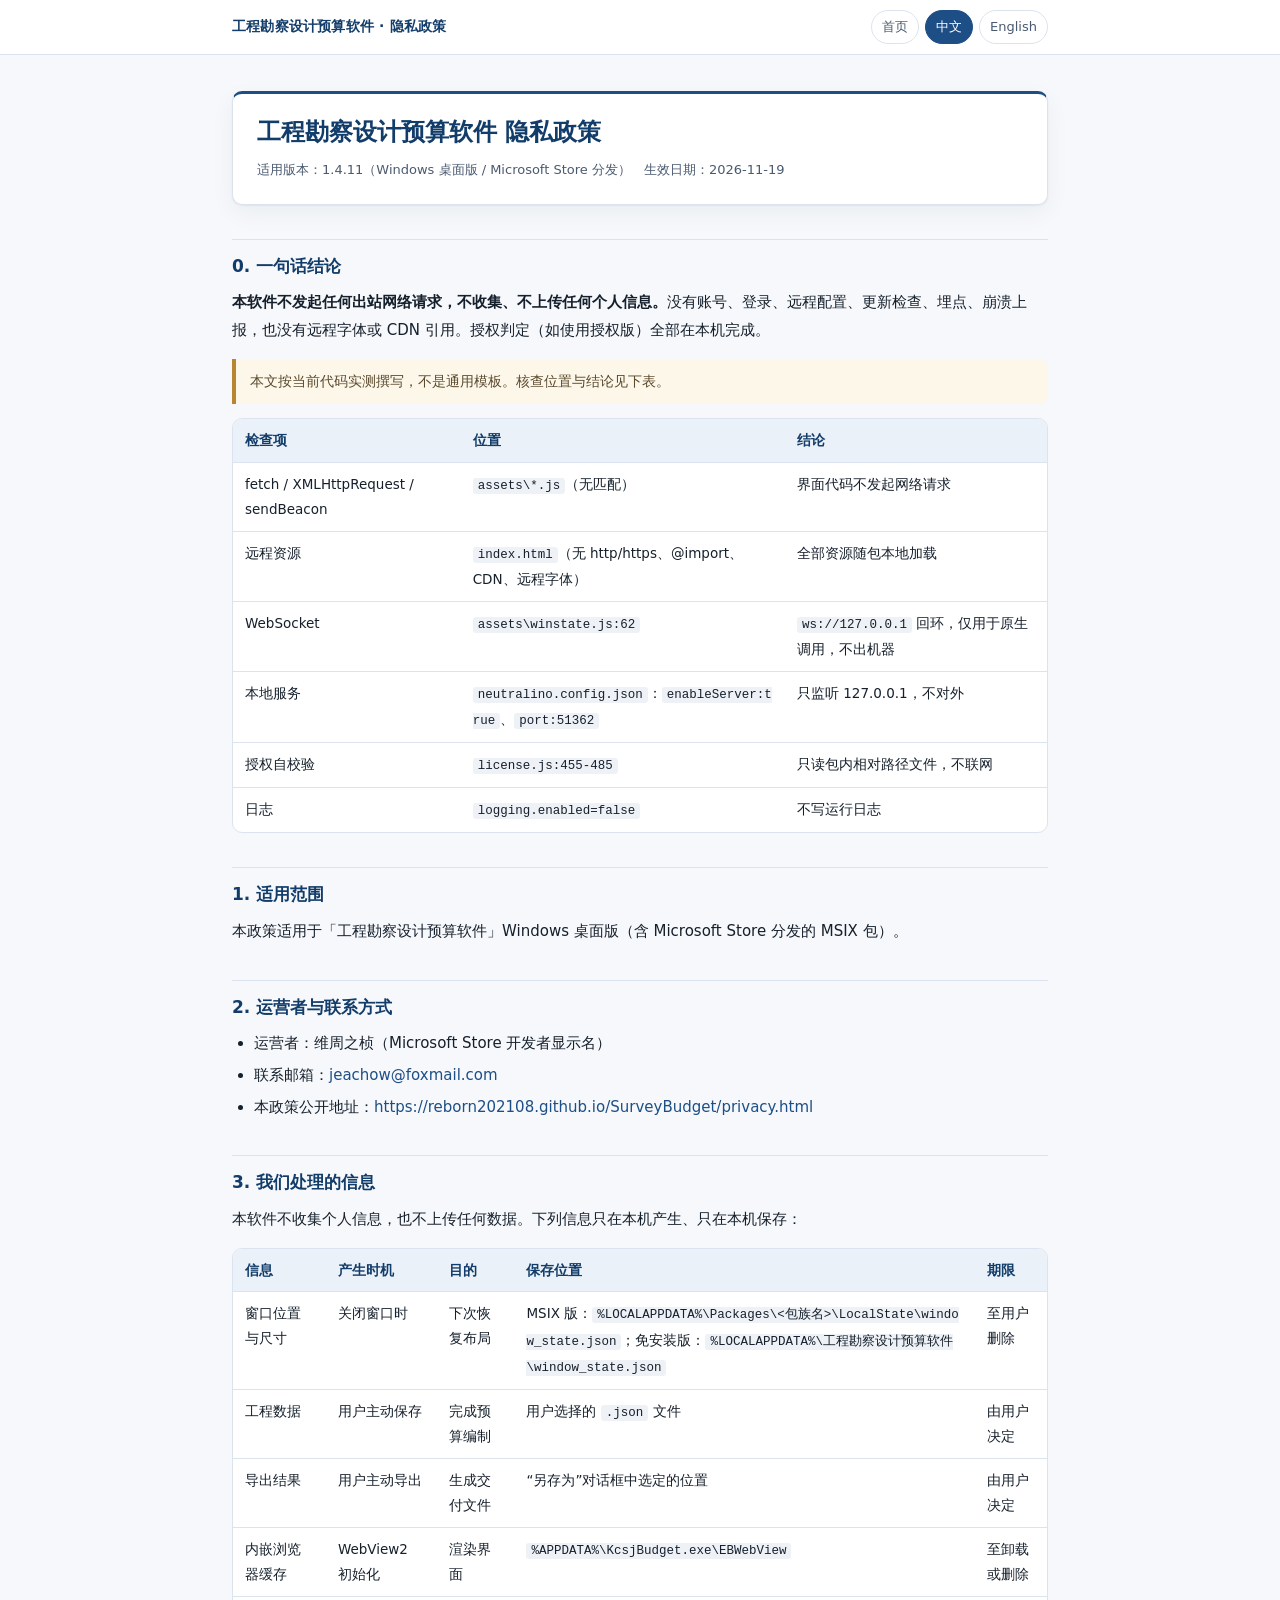
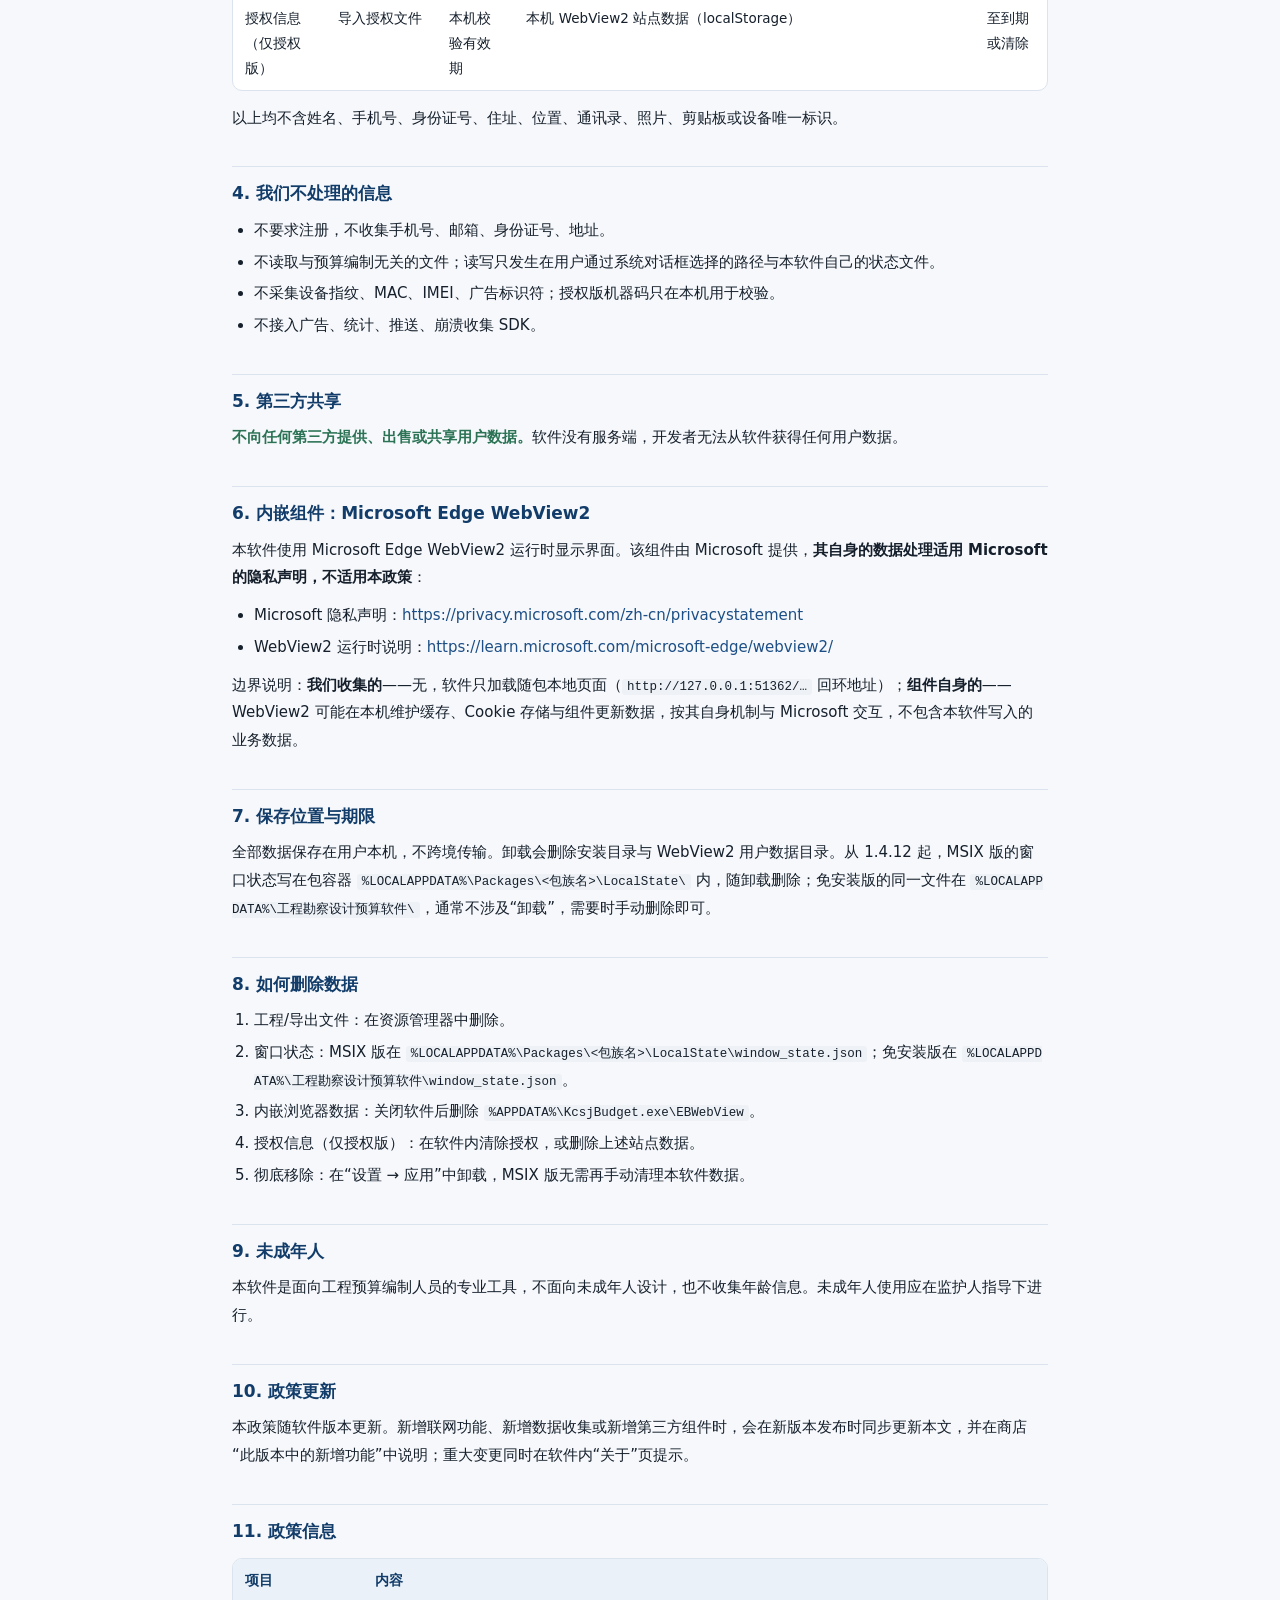
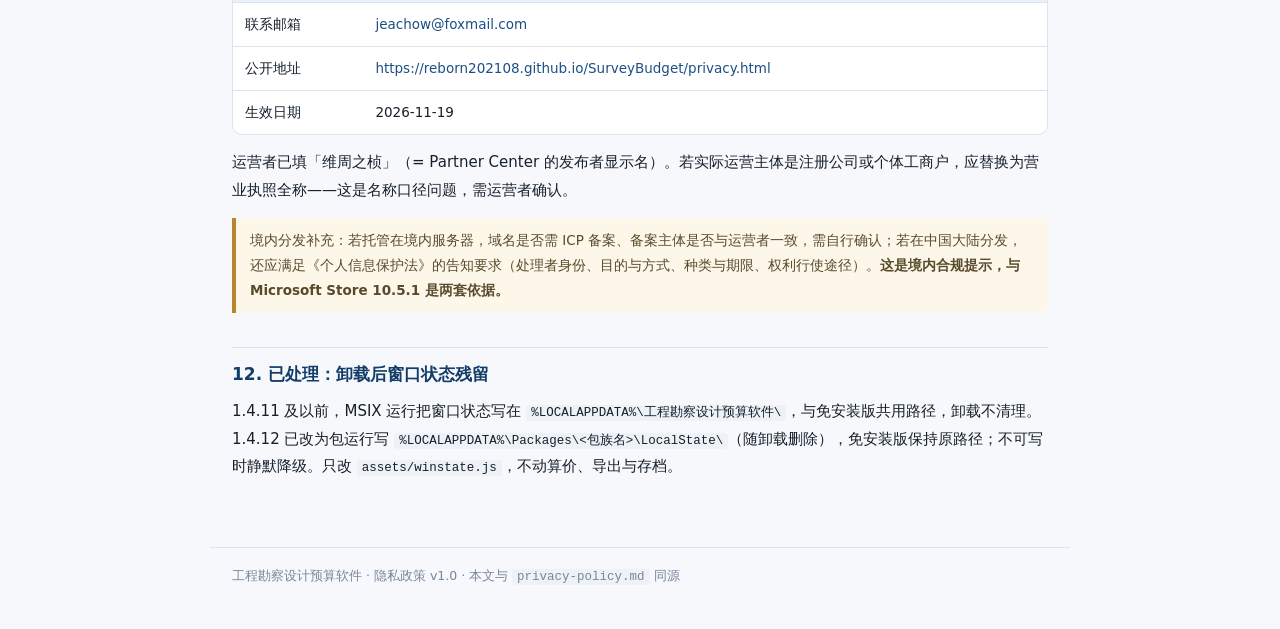
==== privacy.html @ 23f4b86b "Add privacy policy site for Microsoft Store submission" ====
<!doctype html>
<html lang="zh-CN">
<head>
<meta charset="utf-8">
<meta name="viewport" content="width=device-width,initial-scale=1">
<title>隐私政策 · 工程勘察设计预算软件</title>
<meta name="description" content="工程勘察设计预算软件隐私政策：不收集、不上传个人信息，全部数据处理在本机完成。">
<link rel="stylesheet" href="assets/style.css">
<link rel="alternate" hreflang="en" href="privacy.en.html">
</head>
<body>

<div class="topbar no-print">
  <div class="topbar-inner">
    <span class="brand">工程勘察设计预算软件 · 隐私政策</span>
    <nav class="nav" aria-label="站点导航">
      <a href="index.html">首页</a>
      <a href="privacy.html" aria-current="page">中文</a>
      <a href="privacy.en.html" hreflang="en">English</a>
    </nav>
  </div>
</div>

<main class="wrap">

  <header class="page-head">
    <h1>工程勘察设计预算软件 隐私政策</h1>
    <div class="meta">适用版本：1.4.11（Windows 桌面版 / Microsoft Store 分发）　生效日期：2026-11-19</div>
  </header>

  <h2 id="s0">0. 一句话结论</h2>
  <p><strong>本软件不发起任何出站网络请求，不收集、不上传任何个人信息。</strong>没有账号、登录、远程配置、更新检查、埋点、崩溃上报，也没有远程字体或 CDN 引用。授权判定（如使用授权版）全部在本机完成。</p>
  <div class="note">本文按当前代码实测撰写，不是通用模板。核查位置与结论见下表。</div>

  <div class="table-wrap">
    <table>
      <thead><tr><th>检查项</th><th>位置</th><th>结论</th></tr></thead>
      <tbody>
        <tr><td>fetch / XMLHttpRequest / sendBeacon</td><td><code>assets\*.js</code>（无匹配）</td><td>界面代码不发起网络请求</td></tr>
        <tr><td>远程资源</td><td><code>index.html</code>（无 http/https、@import、CDN、远程字体）</td><td>全部资源随包本地加载</td></tr>
        <tr><td>WebSocket</td><td><code>assets\winstate.js:62</code></td><td><code>ws://127.0.0.1</code> 回环，仅用于原生调用，不出机器</td></tr>
        <tr><td>本地服务</td><td><code>neutralino.config.json</code>：<code>enableServer:true</code>、<code>port:51362</code></td><td>只监听 127.0.0.1，不对外</td></tr>
        <tr><td>授权自校验</td><td><code>license.js:455-485</code></td><td>只读包内相对路径文件，不联网</td></tr>
        <tr><td>日志</td><td><code>logging.enabled=false</code></td><td>不写运行日志</td></tr>
      </tbody>
    </table>
  </div>

  <h2 id="s1">1. 适用范围</h2>
  <p>本政策适用于「工程勘察设计预算软件」Windows 桌面版（含 Microsoft Store 分发的 MSIX 包）。</p>

  <h2 id="s2">2. 运营者与联系方式</h2>
  <ul>
    <li>运营者：维周之桢（Microsoft Store 开发者显示名）</li>
    <li>联系邮箱：<a href="mailto:jeachow@foxmail.com">jeachow@foxmail.com</a></li>
    <li>本政策公开地址：<a href="https://reborn202108.github.io/SurveyBudget/privacy.html">https://reborn202108.github.io/SurveyBudget/privacy.html</a></li>
  </ul>

  <h2 id="s3">3. 我们处理的信息</h2>
  <p>本软件不收集个人信息，也不上传任何数据。下列信息只在本机产生、只在本机保存：</p>
  <div class="table-wrap">
    <table>
      <thead><tr><th>信息</th><th>产生时机</th><th>目的</th><th>保存位置</th><th>期限</th></tr></thead>
      <tbody>
        <tr><td>窗口位置与尺寸</td><td>关闭窗口时</td><td>下次恢复布局</td><td>MSIX 版：<code>%LOCALAPPDATA%\Packages\&lt;包族名&gt;\LocalState\window_state.json</code>；免安装版：<code>%LOCALAPPDATA%\工程勘察设计预算软件\window_state.json</code></td><td>至用户删除</td></tr>
        <tr><td>工程数据</td><td>用户主动保存</td><td>完成预算编制</td><td>用户选择的 <code>.json</code> 文件</td><td>由用户决定</td></tr>
        <tr><td>导出结果</td><td>用户主动导出</td><td>生成交付文件</td><td>“另存为”对话框中选定的位置</td><td>由用户决定</td></tr>
        <tr><td>内嵌浏览器缓存</td><td>WebView2 初始化</td><td>渲染界面</td><td><code>%APPDATA%\KcsjBudget.exe\EBWebView</code></td><td>至卸载或删除</td></tr>
        <tr><td>授权信息（仅授权版）</td><td>导入授权文件</td><td>本机校验有效期</td><td>本机 WebView2 站点数据（localStorage）</td><td>至到期或清除</td></tr>
      </tbody>
    </table>
  </div>
  <p>以上均不含姓名、手机号、身份证号、住址、位置、通讯录、照片、剪贴板或设备唯一标识。</p>

  <h2 id="s4">4. 我们不处理的信息</h2>
  <ul>
    <li>不要求注册，不收集手机号、邮箱、身份证号、地址。</li>
    <li>不读取与预算编制无关的文件；读写只发生在用户通过系统对话框选择的路径与本软件自己的状态文件。</li>
    <li>不采集设备指纹、MAC、IMEI、广告标识符；授权版机器码只在本机用于校验。</li>
    <li>不接入广告、统计、推送、崩溃收集 SDK。</li>
  </ul>

  <h2 id="s5">5. 第三方共享</h2>
  <p><span class="ok">不向任何第三方提供、出售或共享用户数据。</span>软件没有服务端，开发者无法从软件获得任何用户数据。</p>

  <h2 id="s6">6. 内嵌组件：Microsoft Edge WebView2</h2>
  <p>本软件使用 Microsoft Edge WebView2 运行时显示界面。该组件由 Microsoft 提供，<strong>其自身的数据处理适用 Microsoft 的隐私声明，不适用本政策</strong>：</p>
  <ul>
    <li>Microsoft 隐私声明：<a href="https://privacy.microsoft.com/zh-cn/privacystatement" rel="noopener">https://privacy.microsoft.com/zh-cn/privacystatement</a></li>
    <li>WebView2 运行时说明：<a href="https://learn.microsoft.com/microsoft-edge/webview2/" rel="noopener">https://learn.microsoft.com/microsoft-edge/webview2/</a></li>
  </ul>
  <p>边界说明：<strong>我们收集的</strong>——无，软件只加载随包本地页面（<code>http://127.0.0.1:51362/…</code> 回环地址）；<strong>组件自身的</strong>——WebView2 可能在本机维护缓存、Cookie 存储与组件更新数据，按其自身机制与 Microsoft 交互，不包含本软件写入的业务数据。</p>

  <h2 id="s7">7. 保存位置与期限</h2>
  <p>全部数据保存在用户本机，不跨境传输。卸载会删除安装目录与 WebView2 用户数据目录。从 1.4.12 起，MSIX 版的窗口状态写在包容器 <code>%LOCALAPPDATA%\Packages\&lt;包族名&gt;\LocalState\</code> 内，随卸载删除；免安装版的同一文件在 <code>%LOCALAPPDATA%\工程勘察设计预算软件\</code>，通常不涉及“卸载”，需要时手动删除即可。</p>

  <h2 id="s8">8. 如何删除数据</h2>
  <ol>
    <li>工程/导出文件：在资源管理器中删除。</li>
    <li>窗口状态：MSIX 版在 <code>%LOCALAPPDATA%\Packages\&lt;包族名&gt;\LocalState\window_state.json</code>；免安装版在 <code>%LOCALAPPDATA%\工程勘察设计预算软件\window_state.json</code>。</li>
    <li>内嵌浏览器数据：关闭软件后删除 <code>%APPDATA%\KcsjBudget.exe\EBWebView</code>。</li>
    <li>授权信息（仅授权版）：在软件内清除授权，或删除上述站点数据。</li>
    <li>彻底移除：在“设置 → 应用”中卸载，MSIX 版无需再手动清理本软件数据。</li>
  </ol>

  <h2 id="s9">9. 未成年人</h2>
  <p>本软件是面向工程预算编制人员的专业工具，不面向未成年人设计，也不收集年龄信息。未成年人使用应在监护人指导下进行。</p>

  <h2 id="s10">10. 政策更新</h2>
  <p>本政策随软件版本更新。新增联网功能、新增数据收集或新增第三方组件时，会在新版本发布时同步更新本文，并在商店“此版本中的新增功能”中说明；重大变更同时在软件内“关于”页提示。</p>

  <h2 id="s11">11. 政策信息</h2>
  <div class="table-wrap">
    <table>
      <thead><tr><th>项目</th><th>内容</th></tr></thead>
      <tbody>
        <tr><td>联系邮箱</td><td><a href="mailto:jeachow@foxmail.com">jeachow@foxmail.com</a></td></tr>
        <tr><td>公开地址</td><td><a href="https://reborn202108.github.io/SurveyBudget/privacy.html">https://reborn202108.github.io/SurveyBudget/privacy.html</a></td></tr>
        <tr><td>生效日期</td><td>2026-11-19</td></tr>
      </tbody>
    </table>
  </div>
  <p>运营者已填「维周之桢」（= Partner Center 的发布者显示名）。若实际运营主体是注册公司或个体工商户，应替换为营业执照全称——这是名称口径问题，需运营者确认。</p>
  <div class="note">
    境内分发补充：若托管在境内服务器，域名是否需 ICP 备案、备案主体是否与运营者一致，需自行确认；若在中国大陆分发，还应满足《个人信息保护法》的告知要求（处理者身份、目的与方式、种类与期限、权利行使途径）。<strong>这是境内合规提示，与 Microsoft Store 10.5.1 是两套依据。</strong>
  </div>

  <h2 id="s12">12. 已处理：卸载后窗口状态残留</h2>
  <p>1.4.11 及以前，MSIX 运行把窗口状态写在 <code>%LOCALAPPDATA%\工程勘察设计预算软件\</code>，与免安装版共用路径，卸载不清理。1.4.12 已改为包运行写 <code>%LOCALAPPDATA%\Packages\&lt;包族名&gt;\LocalState\</code>（随卸载删除），免安装版保持原路径；不可写时静默降级。只改 <code>assets/winstate.js</code>，不动算价、导出与存档。</p>

</main>

<footer class="site-footer">
  工程勘察设计预算软件 · 隐私政策 v1.0 · 本文与 <code>privacy-policy.md</code> 同源
</footer>

</body>
</html>
---- assets/style.css ----
/* 隐私政策站点公共样式：无外部字体、无 CDN、无脚本依赖 */

:root {
  --ink: #16202c;
  --ink-2: #4a5a70;
  --ink-3: #78879b;
  --line: #dbe3ee;
  --brand: #1d4f86;
  --brand-ink: #123c69;
  --bg: #f6f8fb;
  --card: #ffffff;
  --code-bg: #eef2f7;
  --warn-bg: #fdf7ea;
  --warn-line: #b8862f;
  --warn-ink: #5a4a2c;
  --ok: #2c7355;
  --radius: 10px;
  --shadow: 0 1px 2px rgba(16, 32, 56, .06), 0 8px 24px rgba(16, 32, 56, .05);
  --maxw: 860px;
}

* { box-sizing: border-box; }

html { -webkit-text-size-adjust: 100%; }

body {
  margin: 0;
  background: var(--bg);
  color: var(--ink);
  font: 15px/1.85 -apple-system, "Segoe UI", "Microsoft YaHei", "PingFang SC",
        "Hiragino Sans GB", "Source Han Sans SC", system-ui, sans-serif;
  text-rendering: optimizeLegibility;
}

a { color: var(--brand); text-decoration: none; }
a:hover { text-decoration: underline; }
a:focus-visible { outline: 2px solid var(--brand); outline-offset: 2px; border-radius: 3px; }

/* ---------- 顶栏导航 ---------- */
.topbar {
  position: sticky;
  top: 0;
  z-index: 10;
  background: rgba(255, 255, 255, .94);
  border-bottom: 1px solid var(--line);
  backdrop-filter: saturate(160%) blur(6px);
}

.topbar-inner {
  max-width: var(--maxw);
  margin: 0 auto;
  padding: 10px 22px;
  display: flex;
  align-items: center;
  justify-content: space-between;
  gap: 12px;
  flex-wrap: wrap;
}

.brand {
  font-weight: 600;
  font-size: 14px;
  color: var(--brand-ink);
  letter-spacing: .2px;
}

.nav { display: flex; gap: 6px; flex-wrap: wrap; }

.nav a {
  display: inline-block;
  padding: 4px 10px;
  border: 1px solid var(--line);
  border-radius: 999px;
  font-size: 13px;
  color: var(--ink-2);
  background: #fff;
  white-space: nowrap;
}

.nav a:hover { border-color: var(--brand); color: var(--brand); text-decoration: none; }
.nav a[aria-current="page"] { background: var(--brand); border-color: var(--brand); color: #fff; }

/* ---------- 主体 ---------- */
.wrap {
  max-width: var(--maxw);
  margin: 0 auto;
  padding: 36px 22px 56px;
}

.page-head {
  background: var(--card);
  border: 1px solid var(--line);
  border-top: 3px solid var(--brand);
  border-radius: var(--radius);
  box-shadow: var(--shadow);
  padding: 22px 24px;
  margin-bottom: 26px;
}

h1 {
  font-size: 24px;
  line-height: 1.4;
  margin: 0 0 8px;
  color: var(--brand-ink);
}

.meta { color: var(--ink-2); font-size: 13px; }

h2 {
  font-size: 17px;
  line-height: 1.5;
  margin: 34px 0 10px;
  padding-top: 14px;
  border-top: 1px solid var(--line);
  color: var(--brand-ink);
  scroll-margin-top: 64px;
}

h3 { font-size: 15px; margin: 18px 0 6px; }

p, li { color: var(--ink); }
p { margin: 10px 0; }
ul, ol { margin: 10px 0; padding-left: 22px; }
li { margin: 4px 0; }

/* ---------- 表格 ---------- */
.table-wrap {
  overflow-x: auto;
  -webkit-overflow-scrolling: touch;
  margin: 14px 0;
  border: 1px solid var(--line);
  border-radius: var(--radius);
  background: var(--card);
}

table {
  width: 100%;
  border-collapse: collapse;
  font-size: 13.5px;
  min-width: 520px;
}

th, td {
  border-bottom: 1px solid var(--line);
  padding: 9px 12px;
  text-align: left;
  vertical-align: top;
}

th {
  background: #eaf1f8;
  color: var(--brand-ink);
  font-weight: 600;
  white-space: nowrap;
}

tr:last-child td { border-bottom: 0; }

code {
  background: var(--code-bg);
  padding: 1px 5px;
  border-radius: 3px;
  font-size: 12.5px;
  word-break: break-all;
  font-family: Consolas, "Cascadia Mono", "Courier New", monospace;
}

mark {
  background: #faf3e5;
  border-bottom: 1px dashed var(--warn-line);
  padding: 0 3px;
  color: inherit;
}

.note {
  background: var(--warn-bg);
  border-left: 4px solid var(--warn-line);
  border-radius: 0 8px 8px 0;
  padding: 10px 14px;
  margin: 14px 0;
  font-size: 13.5px;
  color: var(--warn-ink);
}

.ok { color: var(--ok); font-weight: 600; }

/* ---------- 首页 ---------- */
.intro { font-size: 15.5px; color: var(--ink-2); }

.cards {
  display: grid;
  grid-template-columns: repeat(2, minmax(0, 1fr));
  gap: 14px;
  margin: 22px 0 8px;
}

.card {
  display: block;
  background: var(--card);
  border: 1px solid var(--line);
  border-radius: var(--radius);
  box-shadow: var(--shadow);
  padding: 18px 20px;
  transition: border-color .15s ease, transform .15s ease;
}

.card:hover { border-color: var(--brand); text-decoration: none; transform: translateY(-1px); }
.card h2 { border: 0; padding: 0; margin: 0 0 6px; font-size: 17px; }
.card p { margin: 0; color: var(--ink-2); font-size: 13.5px; }
.card .lang { font-size: 12px; color: var(--ink-3); letter-spacing: .4px; text-transform: uppercase; }

/* ---------- 页脚 ---------- */
.site-footer {
  max-width: var(--maxw);
  margin: 0 auto;
  padding: 16px 22px 40px;
  border-top: 1px solid var(--line);
  color: var(--ink-3);
  font-size: 12.5px;
}

.site-footer a { color: var(--ink-2); }

/* ---------- 小屏 ---------- */
@media (max-width: 640px) {
  body { font-size: 14.5px; }
  .wrap { padding: 22px 16px 40px; }
  .topbar-inner { padding: 8px 16px; }
  .page-head { padding: 16px 16px; border-radius: 8px; }
  h1 { font-size: 21px; }
  h2 { font-size: 16px; margin-top: 28px; }
  .cards { grid-template-columns: 1fr; }
  .site-footer { padding: 14px 16px 32px; }
  table { font-size: 13px; min-width: 460px; }
}

/* ---------- 打印 ---------- */
@media print {
  @page { margin: 16mm 14mm; }

  body {
    background: #fff;
    color: #000;
    font-size: 10.5pt;
    line-height: 1.62;
  }

  .topbar, .site-footer, .no-print { display: none !important; }

  .wrap { max-width: none; margin: 0; padding: 0; }

  .page-head {
    background: none;
    border: 0;
    border-bottom: 2px solid #000;
    border-radius: 0;
    box-shadow: none;
    padding: 0 0 10px;
    margin: 0 0 18px;
  }

  h1 { font-size: 17pt; color: #000; }
  h2 { font-size: 12.5pt; color: #000; border-top: 1px solid #bbb; padding-top: 8px; }
  h3 { font-size: 11pt; }
  h2, h3 { break-after: avoid; page-break-after: avoid; }

  a { color: #000; text-decoration: underline; }
  a[href^="http"]::after {
    content: " (" attr(href) ")";
    font-size: 8.5pt;
    word-break: break-all;
  }

  .table-wrap { overflow: visible; border: 0; box-shadow: none; margin: 10px 0; }
  table { min-width: 0; font-size: 9pt; }
  th, td { border: 1px solid #999; padding: 5px 7px; }
  th { background: #eee !important; color: #000; white-space: normal; }
  tr, td, th { break-inside: avoid; page-break-inside: avoid; }

  code { background: none; padding: 0; font-size: 8.5pt; }
  mark { background: none; border-bottom: 1px dashed #000; }
  .note { background: none; border-left: 2px solid #000; color: #000; }
  .cards { display: block; }
  .card { border: 1px solid #999; box-shadow: none; margin-bottom: 8px; }
}
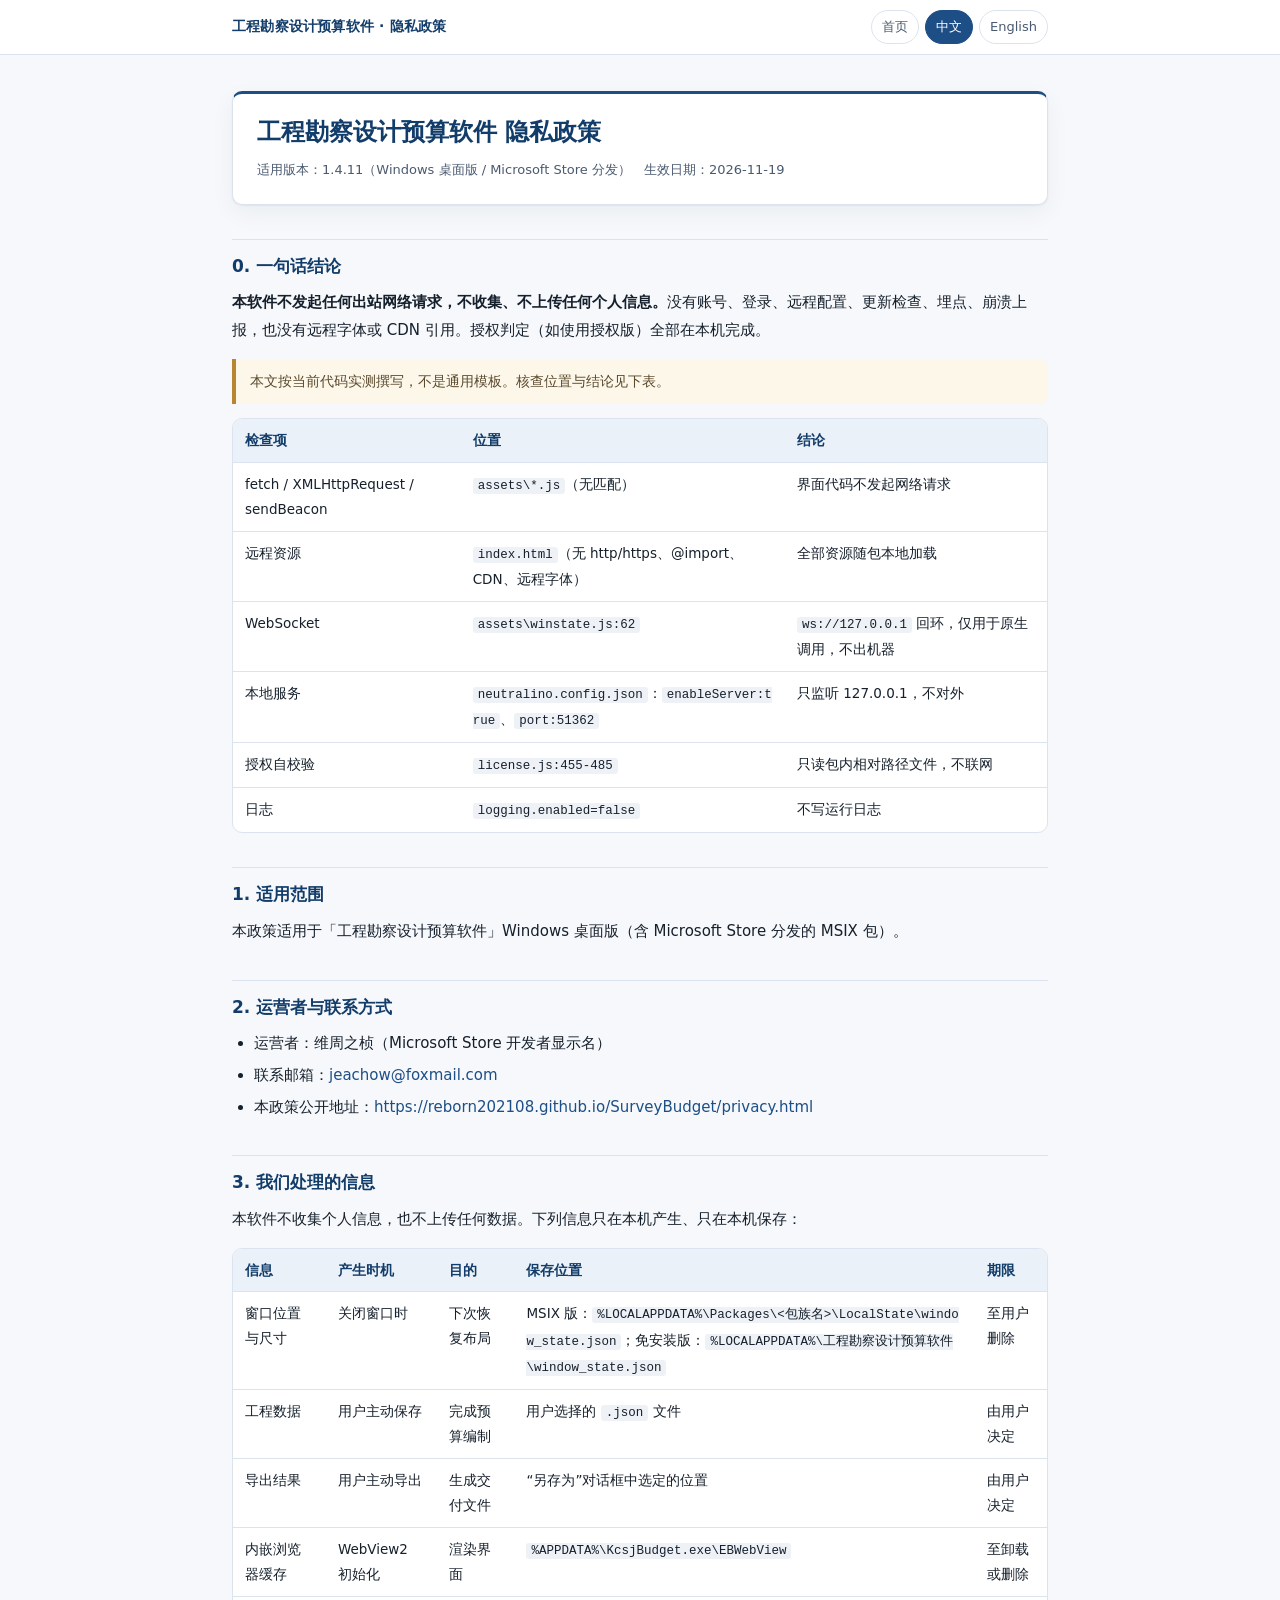
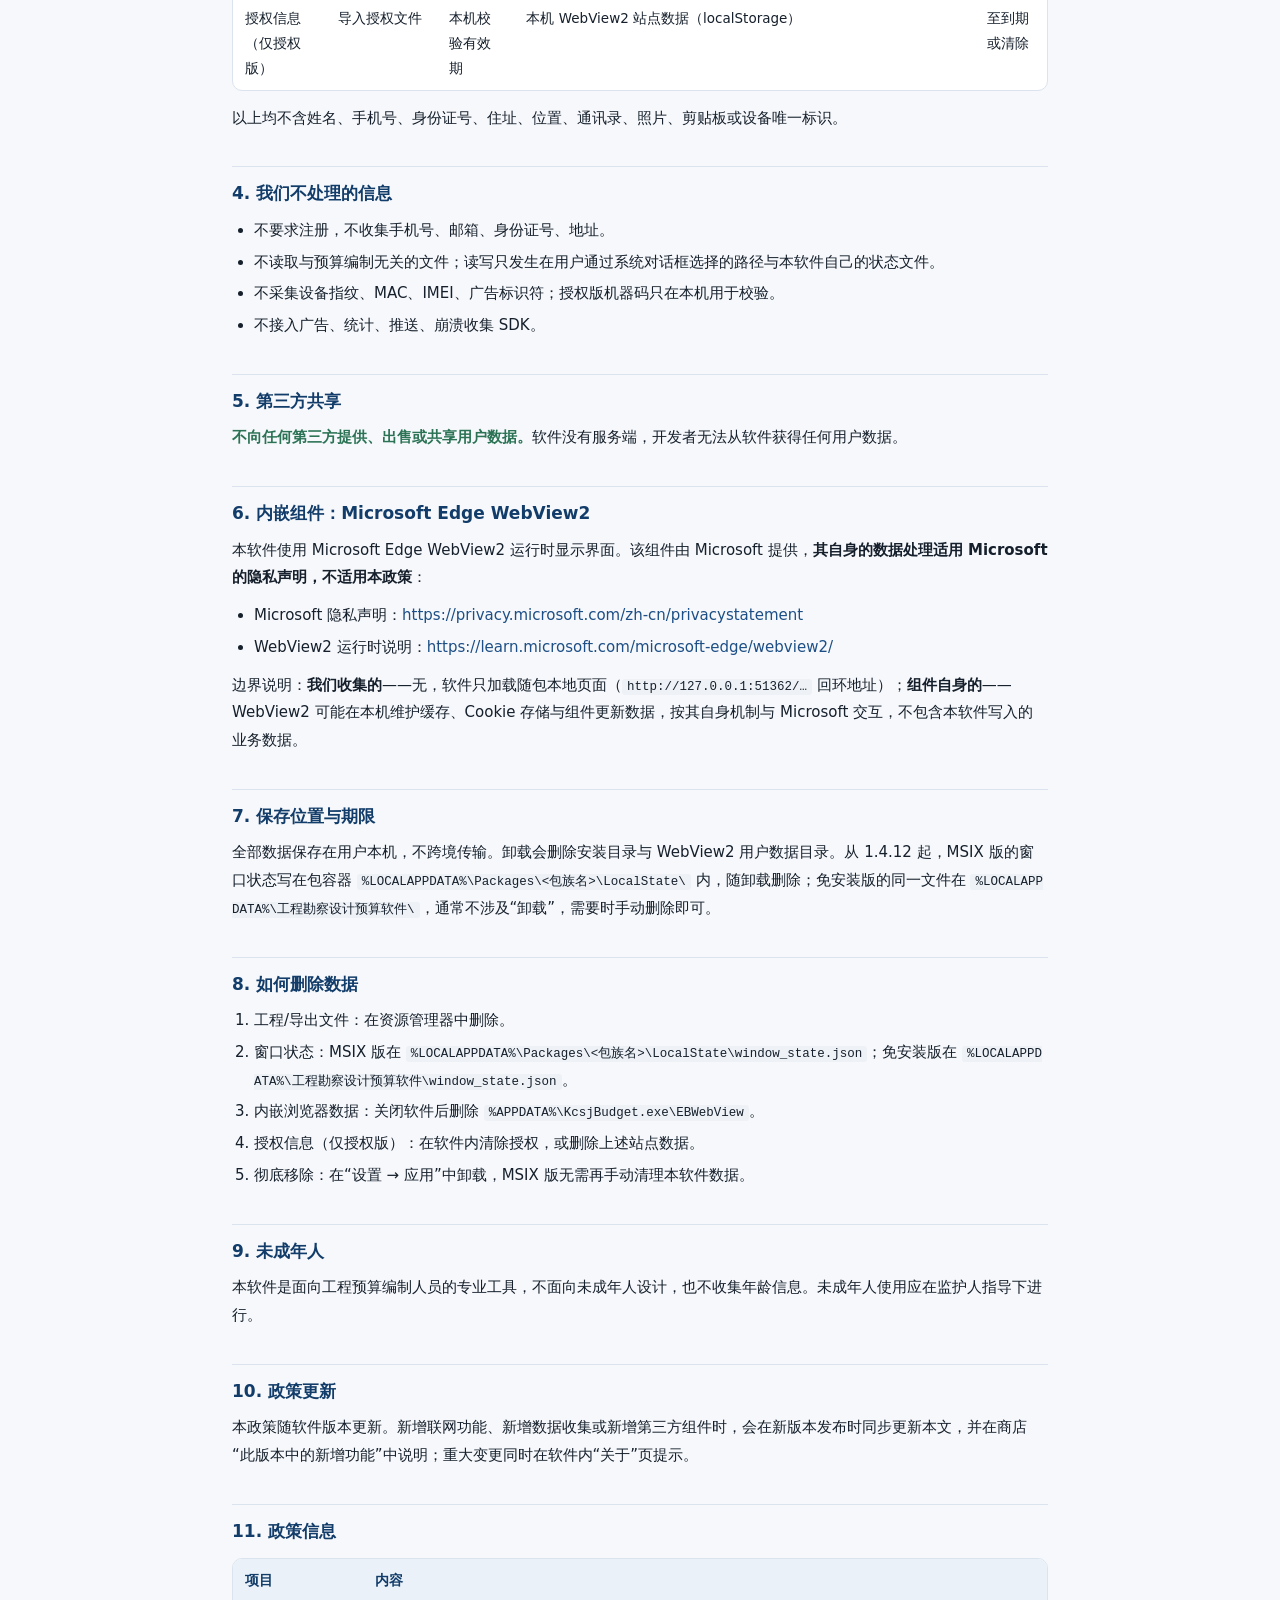
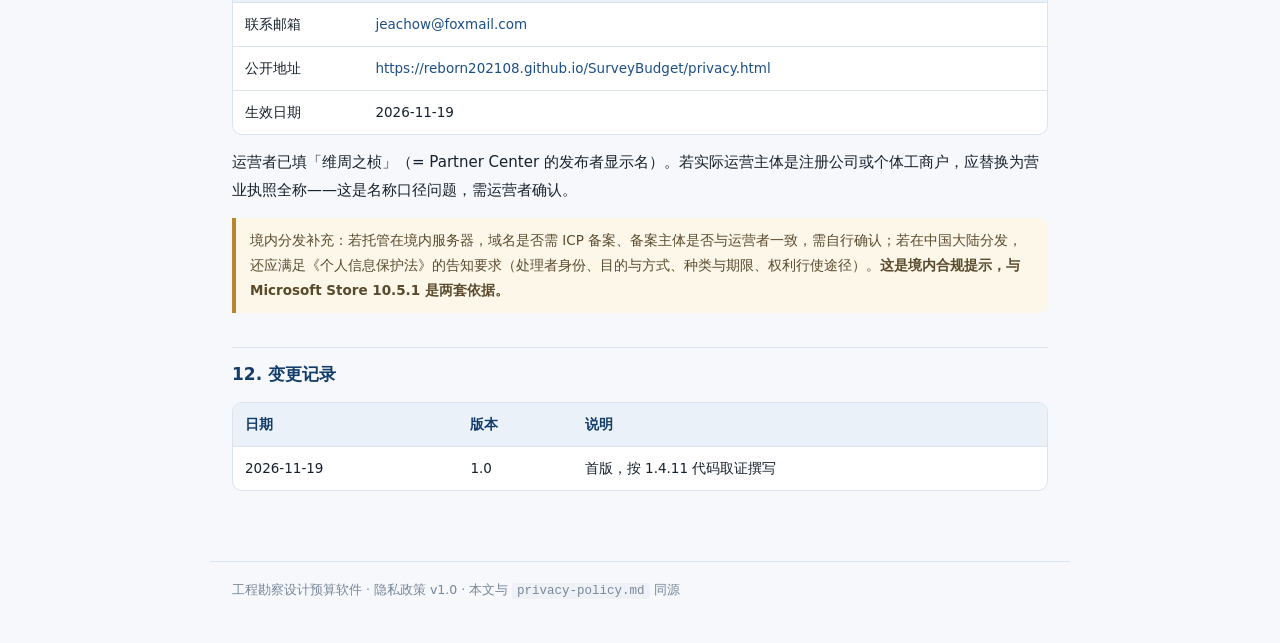
==== commit 2fd2544f: "Replace internal remediation note with change log section" ====
--- a/privacy.html
+++ b/privacy.html
@@ -125,8 +125,15 @@
     境内分发补充：若托管在境内服务器，域名是否需 ICP 备案、备案主体是否与运营者一致，需自行确认；若在中国大陆分发，还应满足《个人信息保护法》的告知要求（处理者身份、目的与方式、种类与期限、权利行使途径）。<strong>这是境内合规提示，与 Microsoft Store 10.5.1 是两套依据。</strong>
   </div>
 
-  <h2 id="s12">12. 已处理：卸载后窗口状态残留</h2>
-  <p>1.4.11 及以前，MSIX 运行把窗口状态写在 <code>%LOCALAPPDATA%\工程勘察设计预算软件\</code>，与免安装版共用路径，卸载不清理。1.4.12 已改为包运行写 <code>%LOCALAPPDATA%\Packages\&lt;包族名&gt;\LocalState\</code>（随卸载删除），免安装版保持原路径；不可写时静默降级。只改 <code>assets/winstate.js</code>，不动算价、导出与存档。</p>
+  <h2 id="s12">12. 变更记录</h2>
+  <div class="table-wrap">
+    <table>
+      <thead><tr><th>日期</th><th>版本</th><th>说明</th></tr></thead>
+      <tbody>
+        <tr><td>2026-11-19</td><td>1.0</td><td>首版，按 1.4.11 代码取证撰写</td></tr>
+      </tbody>
+    </table>
+  </div>
 
 </main>
 
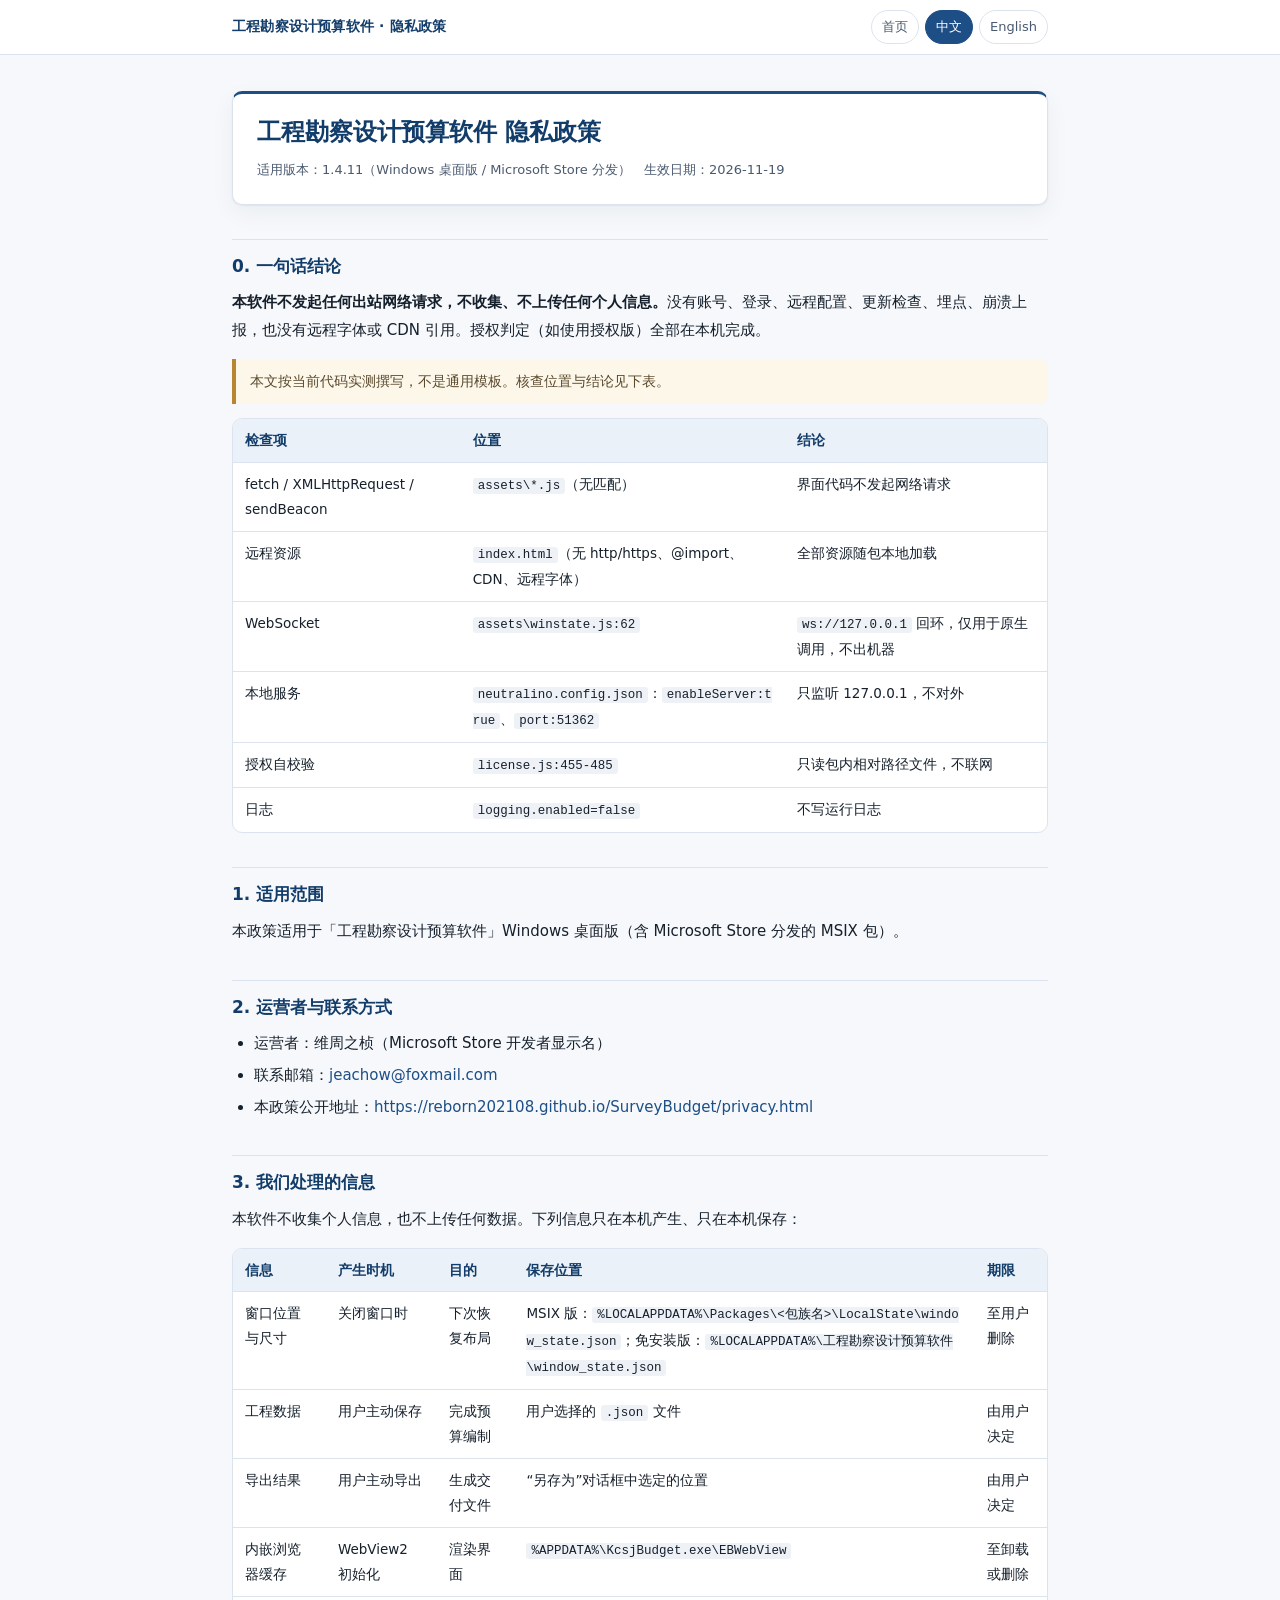
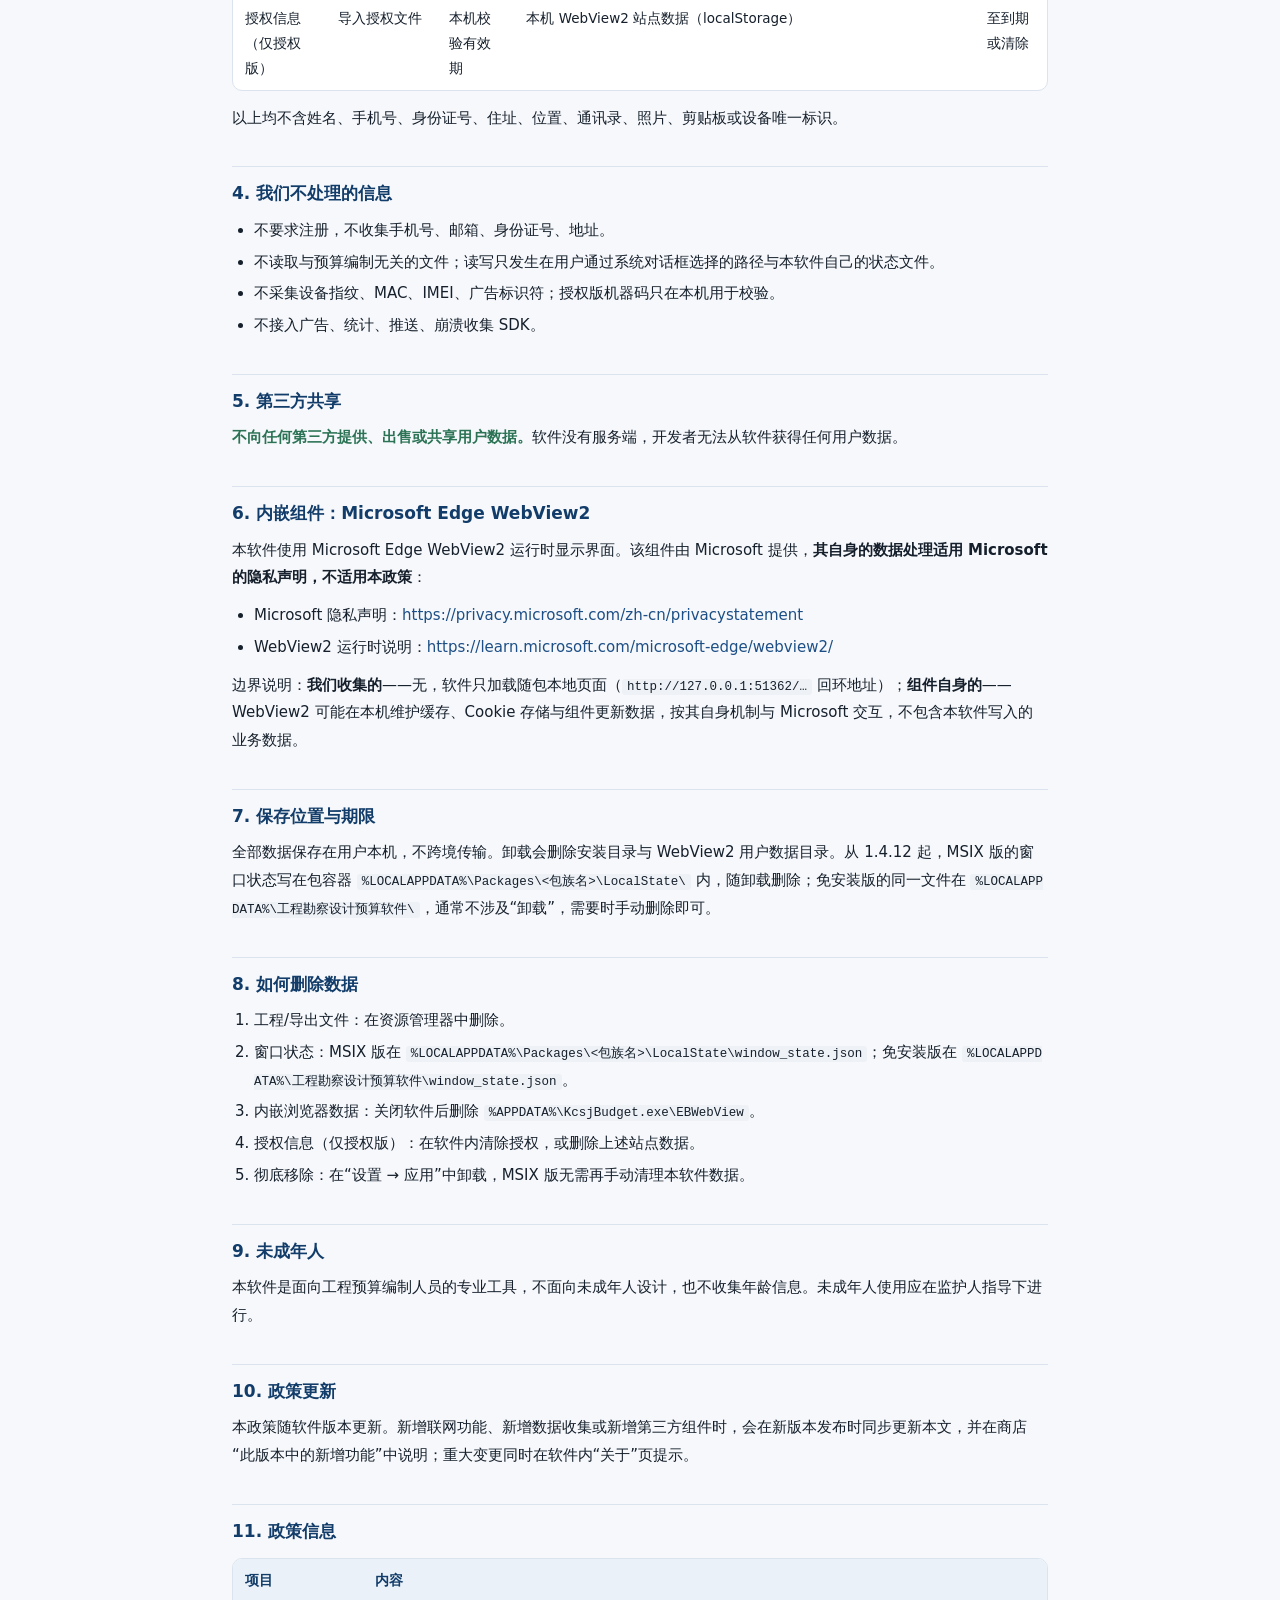
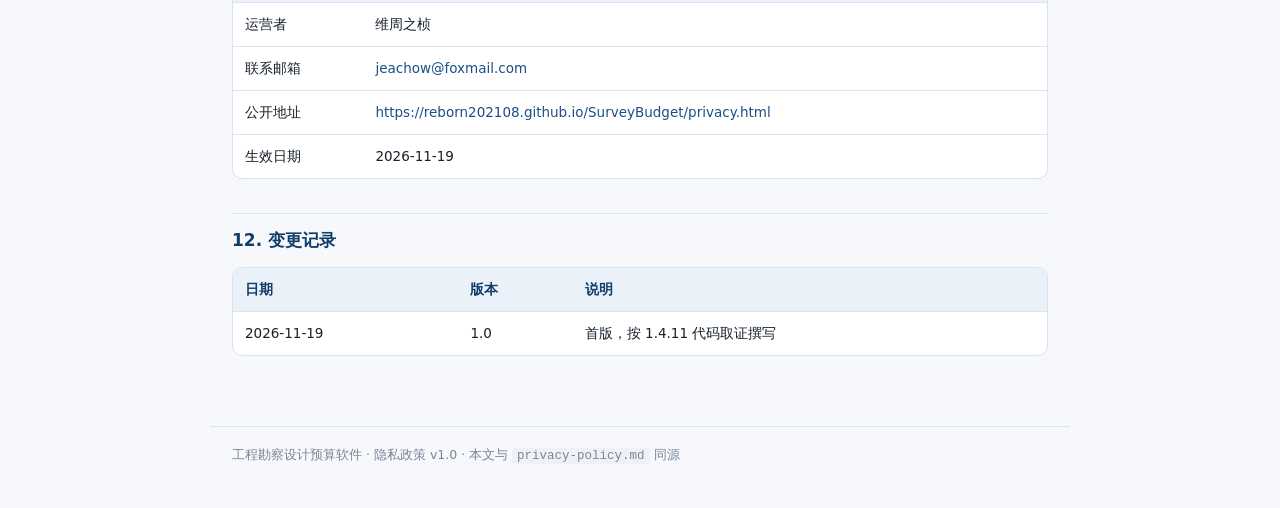
==== commit 4d07ab67: "Remove internal operator and mainland-China notes from policy info tables Section 11 / E11 now holds" ====
--- a/privacy.html
+++ b/privacy.html
@@ -114,15 +114,12 @@
     <table>
       <thead><tr><th>项目</th><th>内容</th></tr></thead>
       <tbody>
+        <tr><td>运营者</td><td>维周之桢</td></tr>
         <tr><td>联系邮箱</td><td><a href="mailto:jeachow@foxmail.com">jeachow@foxmail.com</a></td></tr>
         <tr><td>公开地址</td><td><a href="https://reborn202108.github.io/SurveyBudget/privacy.html">https://reborn202108.github.io/SurveyBudget/privacy.html</a></td></tr>
         <tr><td>生效日期</td><td>2026-11-19</td></tr>
       </tbody>
     </table>
-  </div>
-  <p>运营者已填「维周之桢」（= Partner Center 的发布者显示名）。若实际运营主体是注册公司或个体工商户，应替换为营业执照全称——这是名称口径问题，需运营者确认。</p>
-  <div class="note">
-    境内分发补充：若托管在境内服务器，域名是否需 ICP 备案、备案主体是否与运营者一致，需自行确认；若在中国大陆分发，还应满足《个人信息保护法》的告知要求（处理者身份、目的与方式、种类与期限、权利行使途径）。<strong>这是境内合规提示，与 Microsoft Store 10.5.1 是两套依据。</strong>
   </div>
 
   <h2 id="s12">12. 变更记录</h2>
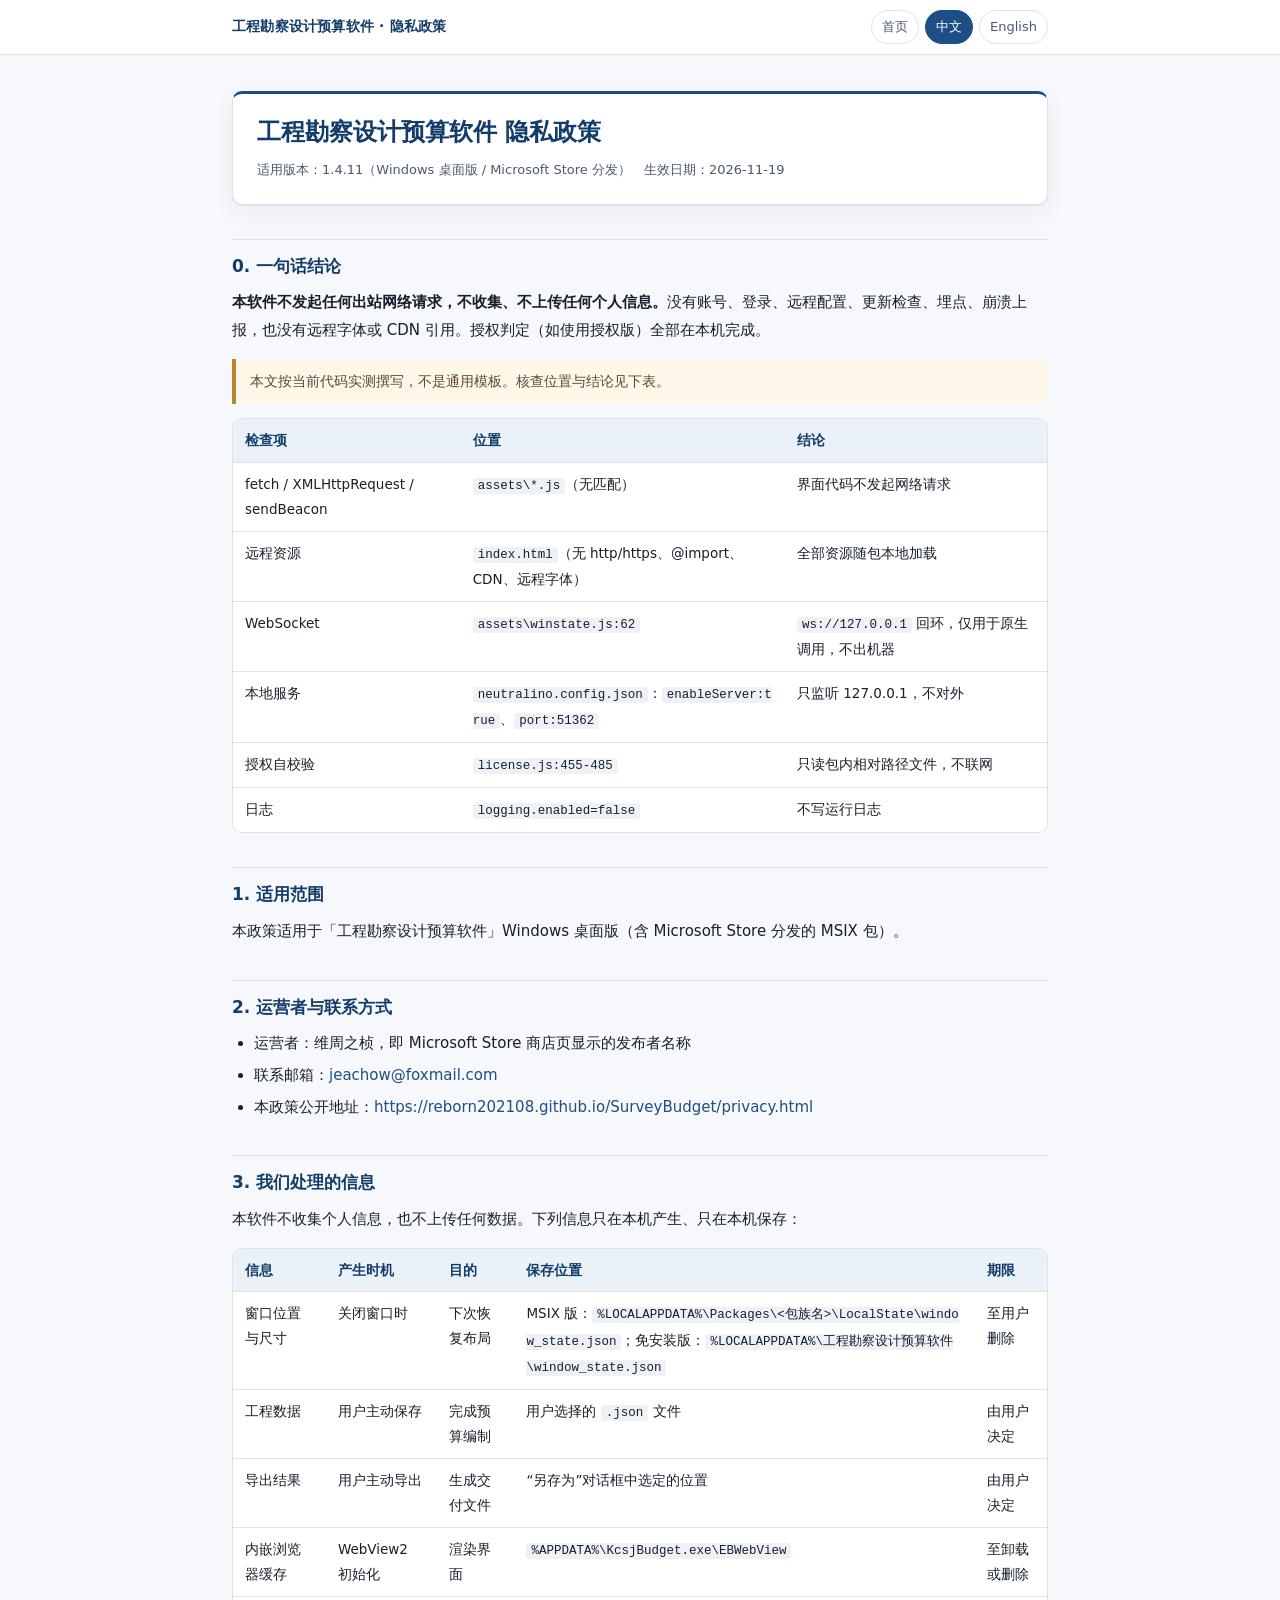
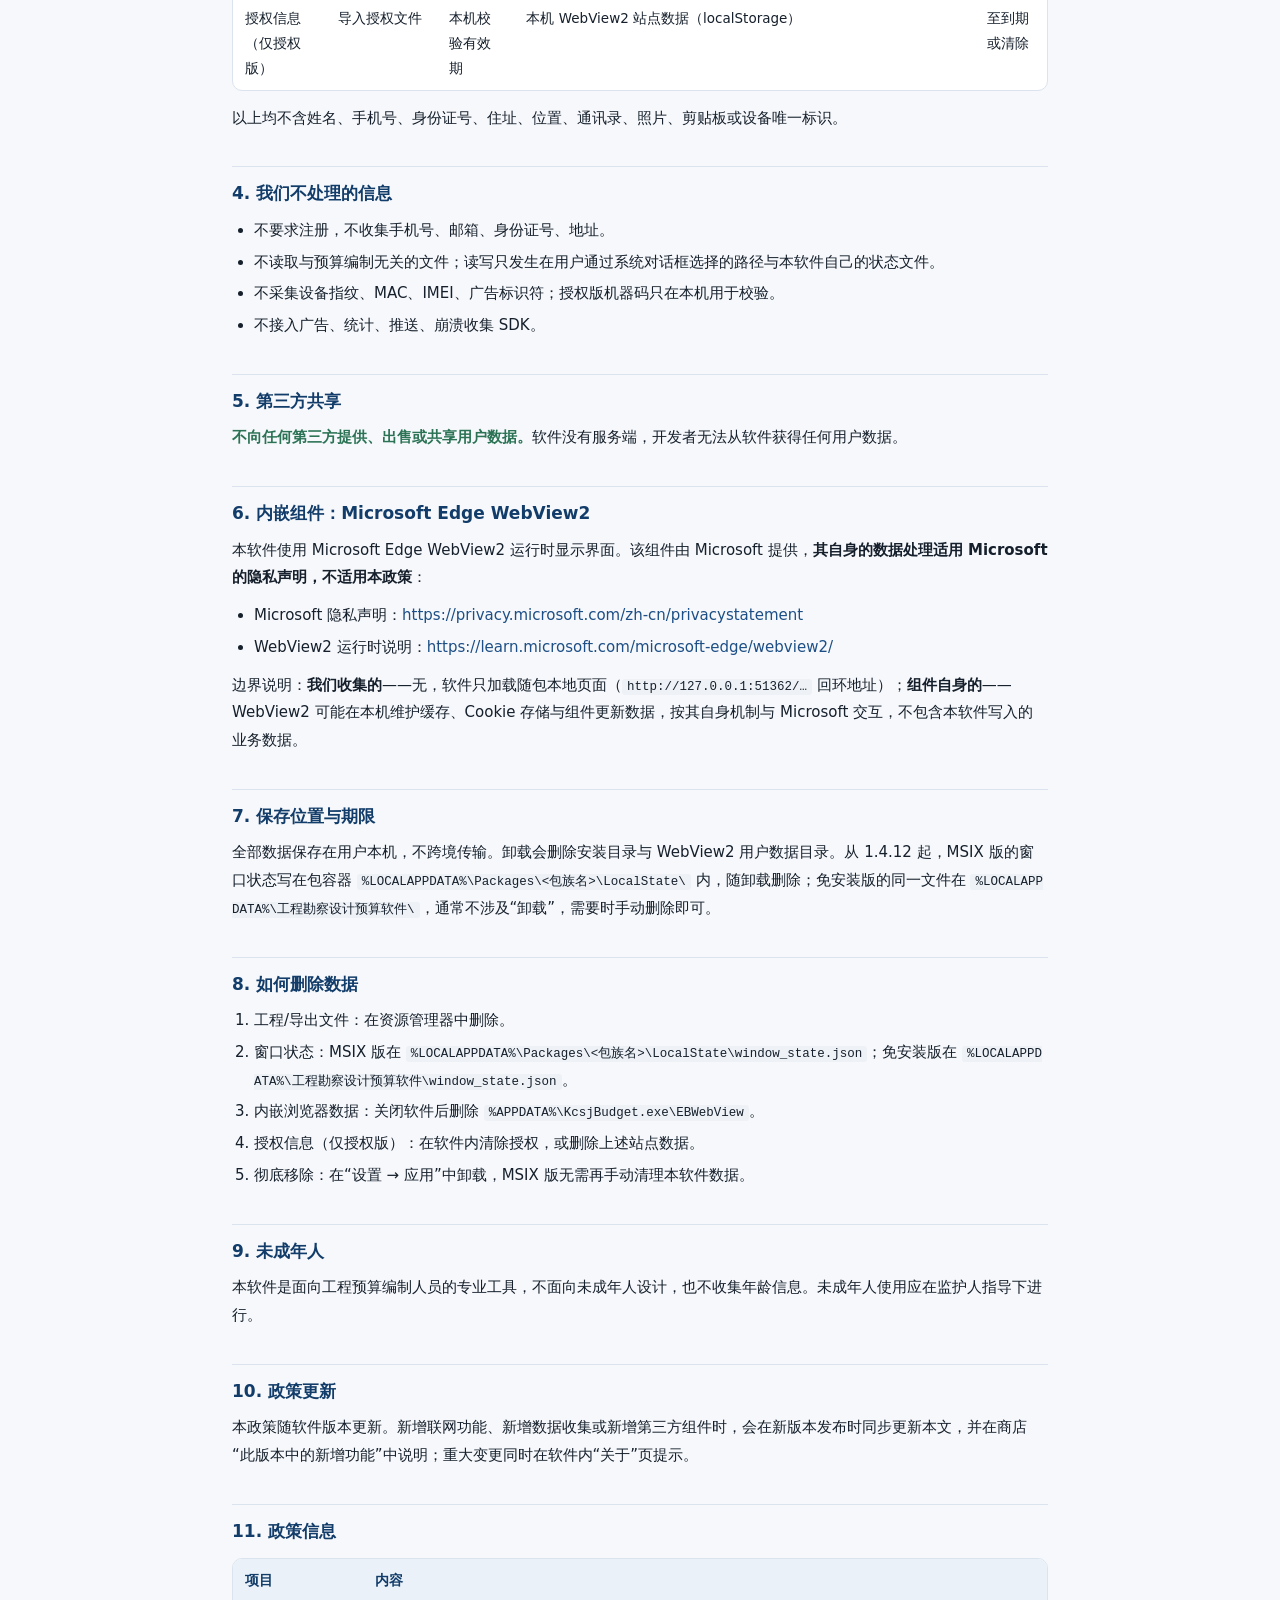
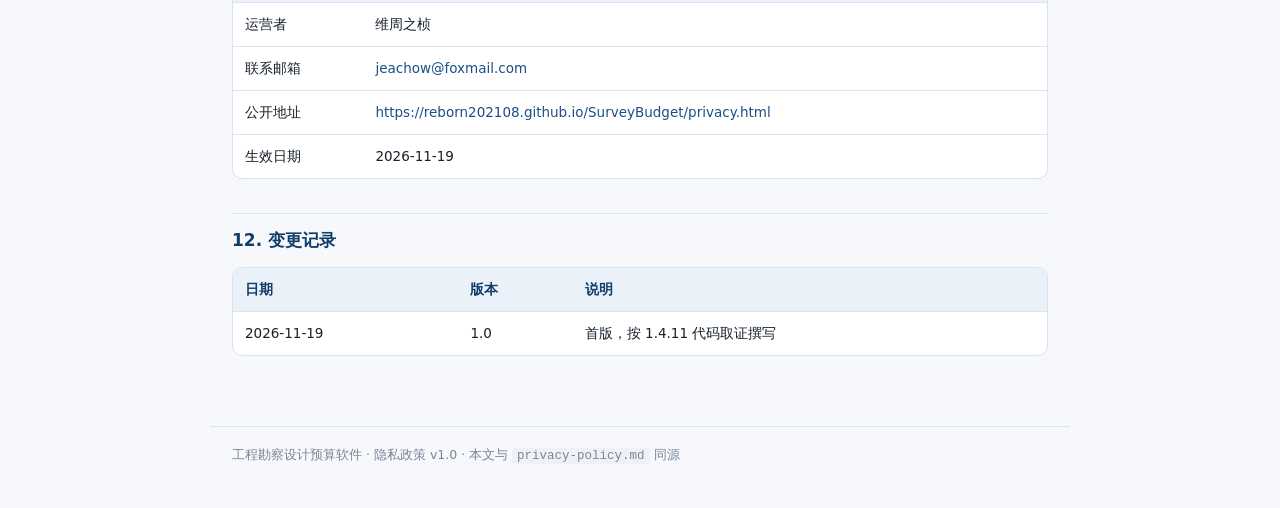
==== commit 75679544: "Reword operator line for readers and trim internal checklist notes in README Section 2 / E2 now stat" ====
--- a/privacy.html
+++ b/privacy.html
@@ -51,7 +51,7 @@
 
   <h2 id="s2">2. 运营者与联系方式</h2>
   <ul>
-    <li>运营者：维周之桢（Microsoft Store 开发者显示名）</li>
+    <li>运营者：维周之桢，即 Microsoft Store 商店页显示的发布者名称</li>
     <li>联系邮箱：<a href="mailto:jeachow@foxmail.com">jeachow@foxmail.com</a></li>
     <li>本政策公开地址：<a href="https://reborn202108.github.io/SurveyBudget/privacy.html">https://reborn202108.github.io/SurveyBudget/privacy.html</a></li>
   </ul>
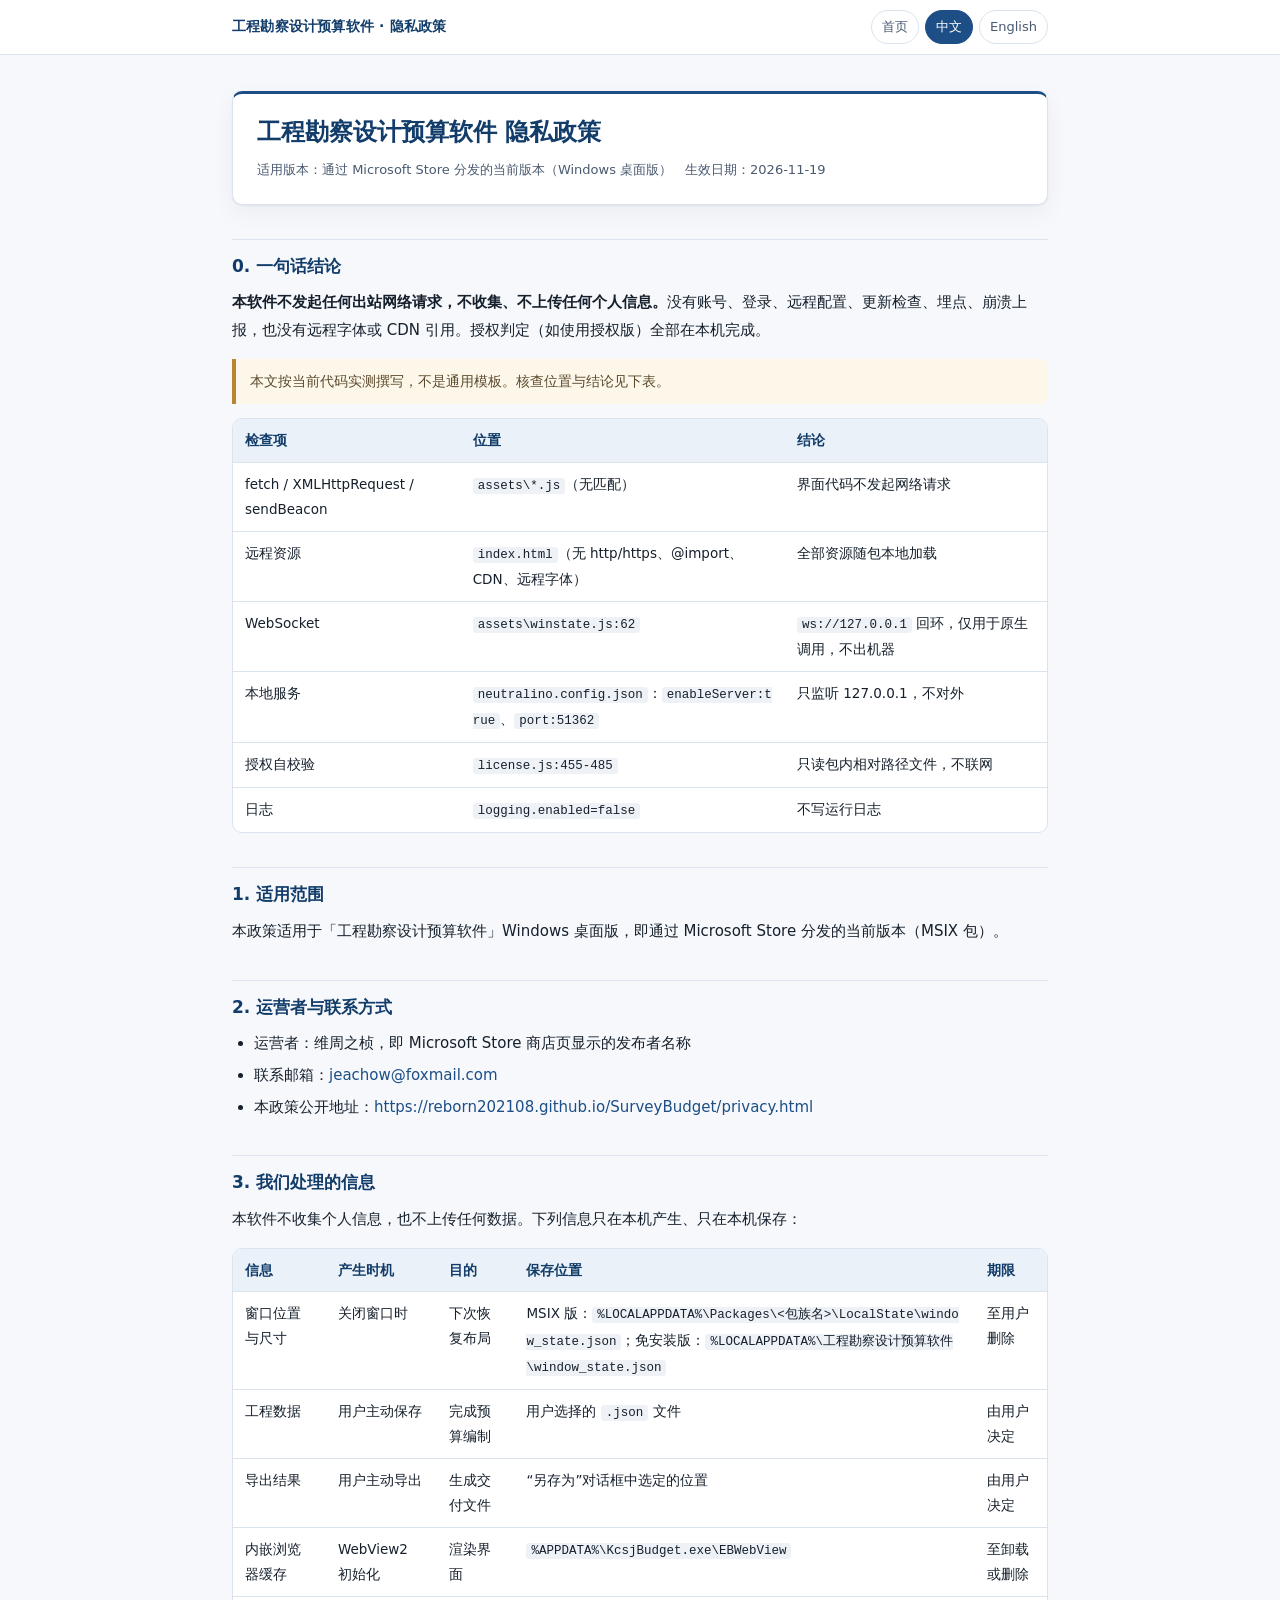
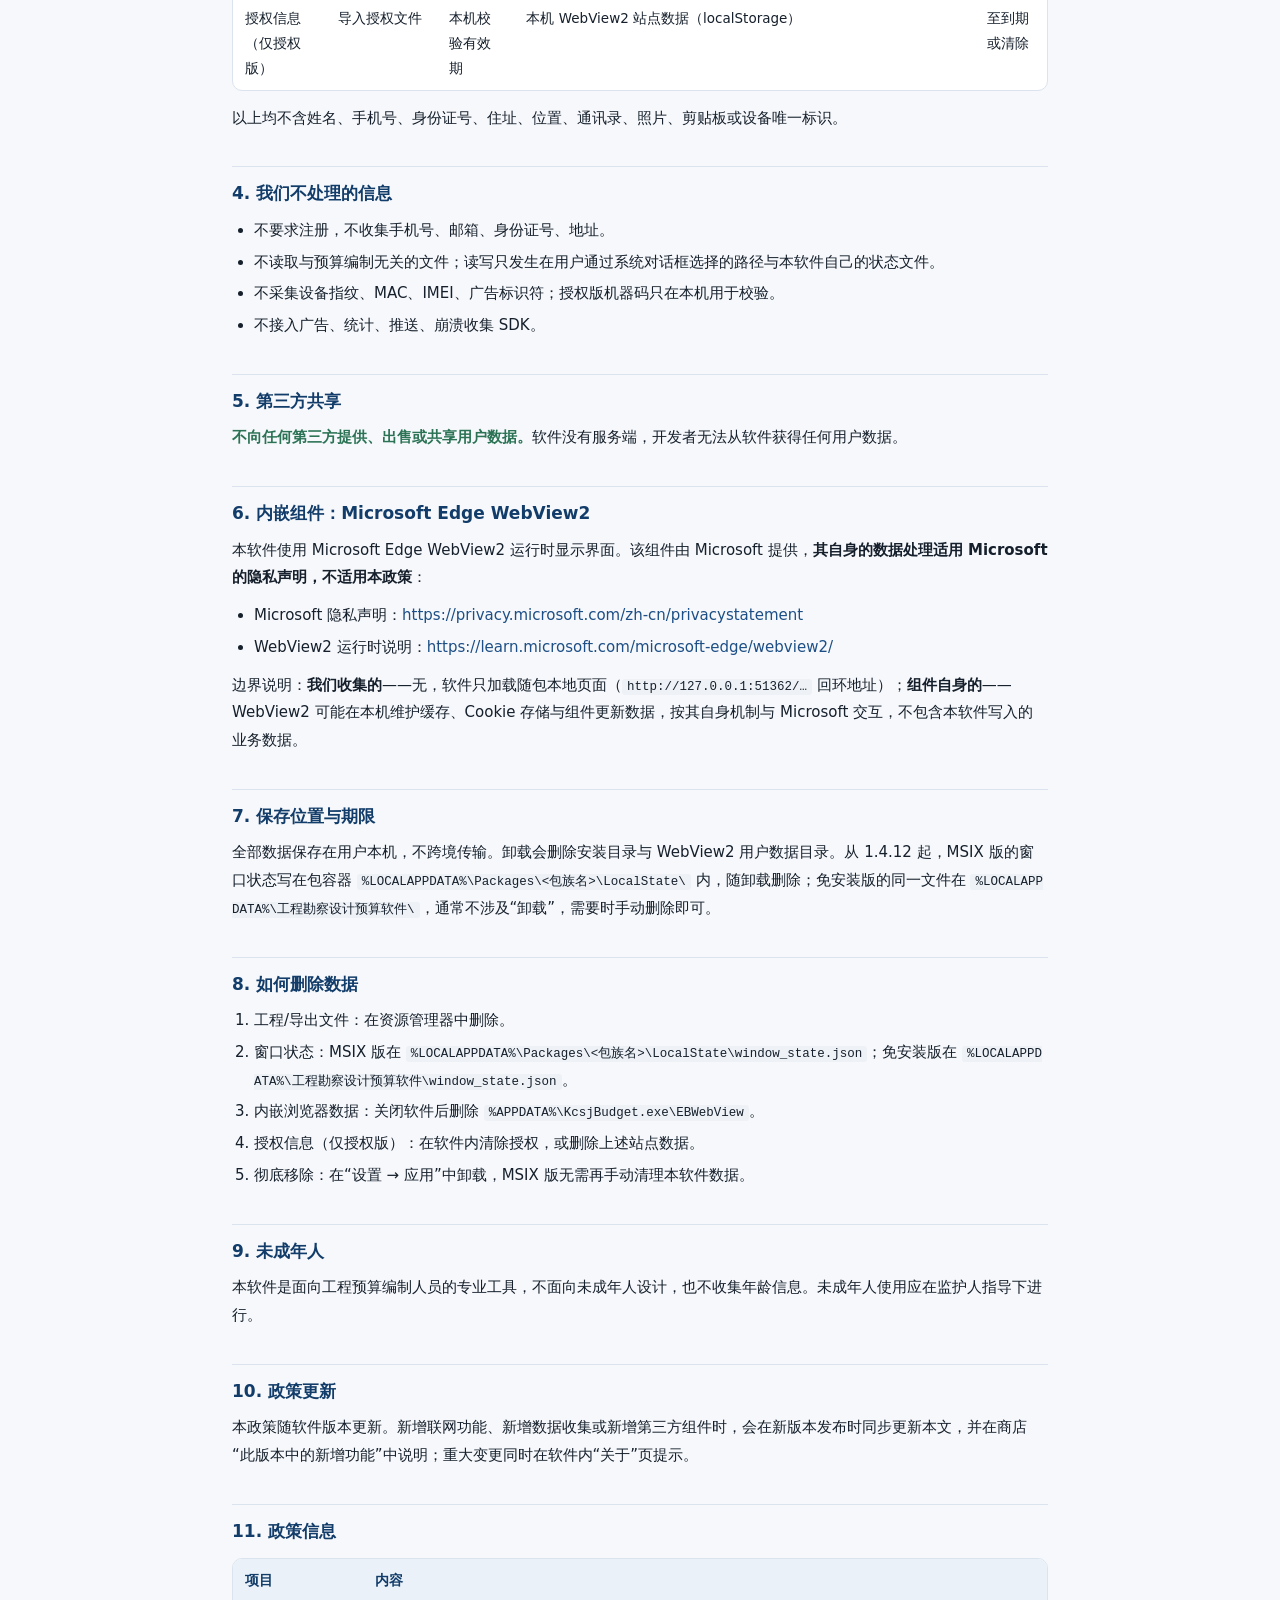
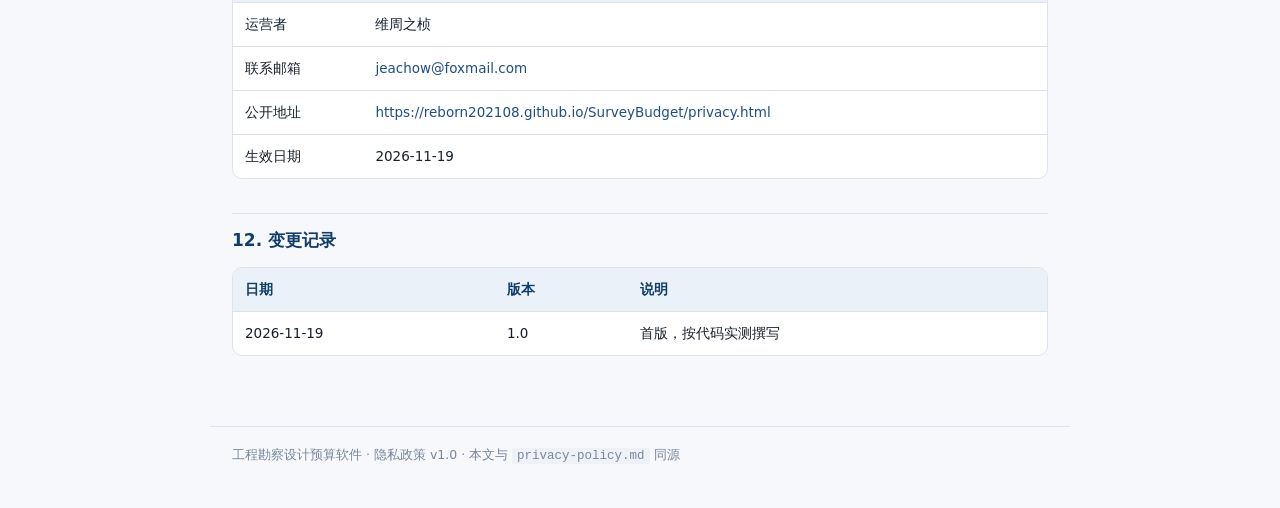
==== commit ed64c40f: "Unbind policy text from a specific app version Applicability now reads 'the current version distribu" ====
--- a/privacy.html
+++ b/privacy.html
@@ -25,7 +25,7 @@
 
   <header class="page-head">
     <h1>工程勘察设计预算软件 隐私政策</h1>
-    <div class="meta">适用版本：1.4.11（Windows 桌面版 / Microsoft Store 分发）　生效日期：2026-11-19</div>
+    <div class="meta">适用版本：通过 Microsoft Store 分发的当前版本（Windows 桌面版）　生效日期：2026-11-19</div>
   </header>
 
   <h2 id="s0">0. 一句话结论</h2>
@@ -47,7 +47,7 @@
   </div>
 
   <h2 id="s1">1. 适用范围</h2>
-  <p>本政策适用于「工程勘察设计预算软件」Windows 桌面版（含 Microsoft Store 分发的 MSIX 包）。</p>
+  <p>本政策适用于「工程勘察设计预算软件」Windows 桌面版，即通过 Microsoft Store 分发的当前版本（MSIX 包）。</p>
 
   <h2 id="s2">2. 运营者与联系方式</h2>
   <ul>
@@ -127,7 +127,7 @@
     <table>
       <thead><tr><th>日期</th><th>版本</th><th>说明</th></tr></thead>
       <tbody>
-        <tr><td>2026-11-19</td><td>1.0</td><td>首版，按 1.4.11 代码取证撰写</td></tr>
+        <tr><td>2026-11-19</td><td>1.0</td><td>首版，按代码实测撰写</td></tr>
       </tbody>
     </table>
   </div>
